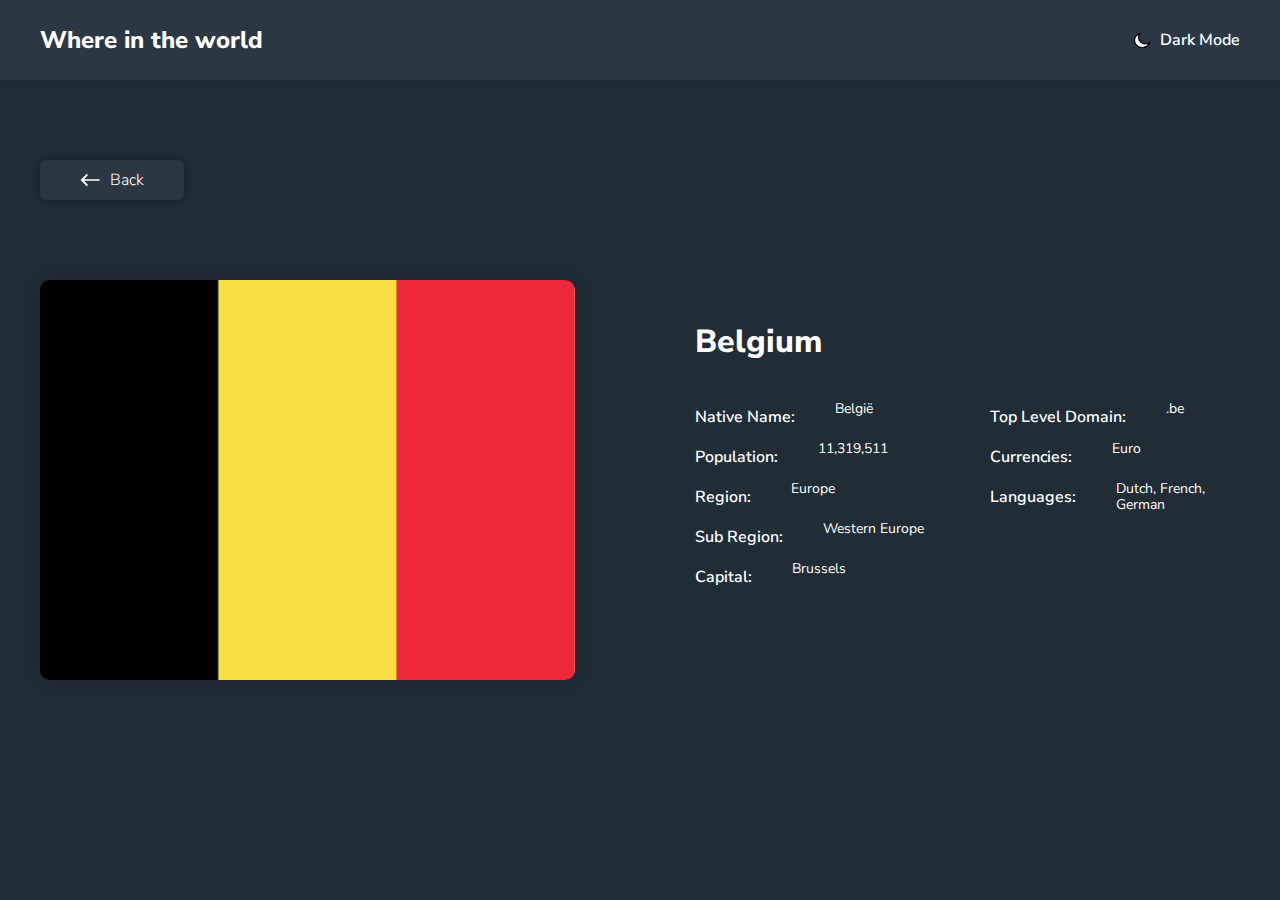
==== country.html @ 2ea7c38e "Add country page to the project" ====
<!DOCTYPE html>
<html lang="en">
<head>
    <meta charset="UTF-8">
    <meta http-equiv="X-UA-Compatible" content="IE=edge">
    <meta name="viewport" content="width=device-width, initial-scale=1.0">
    <title>Country</title>

    <!-- Styles -->
    <link rel="stylesheet" href="css/normalize.css">
    <link rel="stylesheet" href="css/styles.css">

    <!-- FONTS -->
    <link rel="preconnect" href="https://fonts.googleapis.com">
    <link rel="preconnect" href="https://fonts.gstatic.com" crossorigin>
    <link href="https://fonts.googleapis.com/css2?family=Nunito+Sans:opsz,wght@6..12,300;6..12,400;6..12,600;6..12,800&display=swap" rel="stylesheet">
</head>
<body class="dark-mode">
    
    
    <!-- SITE-HEADER -->
    <header class="site-header">
        <div class="site-header-container container">
            <a class="site-header-logo" href="index.html">Where in the world</a>
            <button class="site-header-theme-toggler" type="button">
                <span class="site-header-theme-toggler-inner">
                    <svg class="site-header-theme-toggler-icon" width="20" height="20" viewBox="0 0 20 20" xmlns="http://www.w3.org/2000/svg">
                        <path fill-rule="evenodd" clip-rule="evenodd" d="M13.5532 13.815C9.66857 13.815 6.51929 10.9278 6.51929 7.36821C6.51929 6.0253 6.96679 4.78158 7.73143 3.75C4.69036 4.69515 2.5 7.33122 2.5 10.4381C2.5 14.3385 5.94929 17.5 10.2036 17.5C13.5929 17.5 16.4696 15.4932 17.5 12.7045C16.375 13.4048 15.0161 13.815 13.5532 13.815Z" fill="#fff" stroke="currentColor" stroke-width="1.25"/>
                    </svg>
                    <span class="site-header-theme-toggler-text">Dark Mode</span>
                </span>
            </button>
        </div>
    </header>


    <!-- MAIN-CONTENT -->
    <main class="main-content main-content-inner country-page">
        <div class="container">
            <div class="country-page-back-wrapper">
                <a class="country-back-page-link" href="index.html">
                    <svg class="country-back-page-icon" xmlns="http://www.w3.org/2000/svg" width="19" height="12" viewBox="0 0 19 12">
                        <path fill-rule="evenodd" clip-rule="evenodd" d="M6.46447 0.107445L7.64298 1.28596L3.75389 5.17504L18.6031 5.17504L18.6031 6.82496L3.75389 6.82496L7.64298 10.714L6.46447 11.8926L0.57191 6L6.46447 0.107445Z" fill="currentColor"/>
                        </svg>
                    <sapn class="country-page-back-text">Back</sapn>
                </a>
            </div>

            <div class="country-page-flag-info">
                <img class="country-page-flag" src="img/belgium.jpg" alt="Belgium" width="560" height="400" srcset="img/belgium.jpg 1x, img/belgium@2x.jpg 2x">
                <div class="country-page-info">
                    <h1 class="country-page-title">Belgium</h1>
                    <div class="country-page-dls-wrapper">
                        <dl class="country-page-details">
                            <div class="country-page-details-item">
                                <dt class="country-page-details-title">Native Name:</dt>
                                <dd class="country-page-details-value">België</dd>
                            </div>
                            <div class="country-page-details-item">
                                <dt class="country-page-details-title">Population:</dt>
                                <dd class="country-page-details-value">11,319,511</dd>
                            </div>
                            <div class="country-page-details-item">
                                <dt class="country-page-details-title">Region:</dt>
                                <dd class="country-page-details-value">Europe</dd>
                            </div>
                            <div class="country-page-details-item">
                                <dt class="country-page-details-title">Sub Region:</dt>
                                <dd class="country-page-details-value">Western Europe</dd>
                            </div>
                            <div class="country-page-details-item">
                                <dt class="country-page-details-title">Capital:</dt>
                                <dd class="country-page-details-value">Brussels</dd>
                            </div>
                        </dl>
                        <dl class="country-page-details">
                            <div class="country-page-details-item">
                                <dt class="country-page-details-title">Top Level Domain:</dt>
                                <dd class="country-page-details-value">.be</dd>
                            </div>
                            <div class="country-page-details-item">
                                <dt class="country-page-details-title">Currencies:</dt>
                                <dd class="country-page-details-value">Euro</dd>
                            </div>
                            <div class="country-page-details-item">
                                <dt class="country-page-details-title">Languages:</dt>
                                <dd class="country-page-details-value">Dutch, French, German</dd>
                            </div>
                        </dl>
                    </div>
                </div>
            </div>
        </div>
    </main>
    <script src="js/main.js"></script>
</body>
</html>
---- css/styles.css ----
/* CUSTOM PROPS */
:root {
    --text-color: #111517;
    --body-bg-color: #fafafa;
    --element-bg-color: #fff;
}


/* GLOBAL STYLES */

html {
    height: 100%;
    box-sizing: border-box;
    scroll-behavior: smooth;
}

*,
*::before,
*::after {
    box-sizing: inherit;
}

body {
    display: flex;
    flex-direction: column;
    height: 100%;
    padding: 0;
    margin: 0;
    font-size: 14px;
    line-height: 16px;
    font-family: "Nunito Sans", "Arial", sans-serif;
    background-color: var(--body-bg-color);
    color: var(--text-color);
    transition: background-color 0.4s ease,
        color 0.4s ease;
}

img {
    max-width: 100%;
    height: auto;
}

a {
    text-decoration: none;
}


/* DARK-MODE */
.dark-mode {
    --body-bg-color: #202C36;
    --element-bg-color: #2B3844;
    --text-color: #fff;
}

/* CONTAINER */

.container {
    width: 100%;
    max-width: 1360px;
    padding-left: 40px;
    padding-right: 40px;
    margin-right: auto;
    margin-left: auto;
}

/* MAIN-CONTENT */

main {
    flex-grow: 1;
    padding-top: 48px;
    padding-bottom: 48px;
}

.main-content-inner {
    padding-top: 80px;
}


/* SITE-HEADER */
.site-header {
    padding-top: 24px;
    padding-bottom: 24px;
    background-color: var(--element-bg-color);
    box-shadow: 0px 2px 4px 0px rgba(0, 0, 0, 0.06);
    white-space: nowrap;
}

.site-header-container {
    display: flex;
    justify-content: space-between;
    align-items: center;
}

.site-header-logo {
    color: var(--text-color);
    font-size: 24px;
    font-style: normal;
    font-weight: 800;
    line-height: normal;
}

.site-header-logo:hover {
    opacity: 0.8;
}

.site-header-logo:active {
    opacity: 0.6;
}

.site-header-theme-toggler {
    padding: 0;
    border: 0;
    background-color: transparent;
}

.site-header-theme-toggler:hover {
    opacity: 0.8;
}

.site-header-theme-toggler:active {
    opacity: 0.6;
}

.site-header-theme-toggler-inner {
    display: flex;
    align-items: center;
}

.site-header-theme-toggler-text {
    margin-left: 8px;
    color: var(--text-color);
    font-size: 16px;
    font-style: normal;
    font-weight: 600;
    line-height: normal;
    cursor: pointer;
}


/* FILTERS */
.filters {
    display: flex;
    align-items: center;
    justify-content: space-between;
    margin-bottom: 48px;
}

.filters-search-input {
    min-width: 480px;
    padding: 18px 74px;
    border-radius: 5px;
    box-shadow: 0px 2px 9px 0px rgba(0, 0, 0, 0.05);
    border: 0;
    color: var(--text-color);
    background-color: var(--element-bg-color);
}

.filters-region-select {
    min-width: 200px;
    padding: 18px 24px;
    border: 0;
    border-radius: 5px;
    box-shadow: 0px 2px 9px 0px rgba(0, 0, 0, 0.05);
    color: var(--text-color);
    background-color: var(--element-bg-color);
}


/* INDEX-COUNTRIES */
.index-countries-list {
    display: flex;
    align-items: center;
    flex-wrap: wrap;
    padding: 0;
    margin: 0;
    margin-left: -75px;
    margin-bottom: -75px;
    list-style: none;
}

.index-countries-item {
    width: calc(100% / 4 - 75px);
    margin-left: 75px;
    margin-bottom: 75px;
}


/* INDEX-COUNTRY */
.index-country {
    border-radius: 5px;
    overflow: hidden;
    background-color: var(--element-bg-color);
    color: var(--text-color);
    box-shadow: 0px 0px 7px 2px rgba(0, 0, 0, 0.03);
}

.index-country-flag {
    width: 100%;
    height: 160px;
    object-fit: cover;
}
.index-country-info {
    padding: 24px 24px 48px;
}

.index-country-name {
    margin: 0;
    margin-bottom: 16px;
    color: var(--text-color);
    font-size: 18px;
    font-style: normal;
    font-weight: 800;
    line-height: 26px; /* 144.444% */
}

.index-country-link {
    color: var(--text-color);
}

.index-country-details {
    margin: 0;
}

.index-country-details-item {
    display: flex;
    flex-wrap: wrap;
    font-size: 14px;
    font-style: normal;
    line-height: 16px;
    color: var(--text-color);
}

.index-country-details-item:not(:last-child) {
    margin-bottom: 8px;
}

.index-country-details-title {
    font-weight: 600;
}

.index-country-details-value {
    margin-left: 4px;
    font-weight: 300;
}


/* COUNTRY-PAGE */
.country-page-back-wrapper {
    margin-bottom: 80px;
}

.country-back-page-link {
    display: inline-flex;
    align-items: center;
    padding: 10px 40px;
    border-radius: 6px;
    background-color: var(--element-bg-color);
    color: var(--text-color);
    box-shadow: 0px 0px 7px 0px rgba(0, 0, 0, 0.29);
}

.country-back-page-link:hover {
    opacity: 0.8;
}
.country-back-page-link:active {
    opacity: 0.6;
}

.country-back-page-icon {
    width: 20px;
    height: 20px;
    margin-right: 10px;
}

.country-page-back-text {
    font-size: 16px;
    font-style: normal;
    font-weight: 300;
    line-height: 20px; /* 125% */
}

.country-page-flag-info {
    display: flex;
}

.country-page-flag {
    width: 560px;
    height: 400px;
    margin-right: 120px;
    object-fit: cover;
    border-radius: 10px;
    box-shadow: 0px 0px 14px 4px rgba(0, 0, 0, 0.1);
}

.country-page-info {
    width: 600px;
    padding-top: 40px;
}

.country-page-title {
    margin-top: 0;
    margin-bottom: 24px;
    font-size: 32px;
    font-style: normal;
    font-weight: 800;
    line-height: normal;
}

.country-page-dls-wrapper {
    display: flex;
    justify-content: space-between;
}

.country-page-details {
    width: 250px;
}

.country-page-details-item {
    display: flex;
}

.country-page-details-item:not(:last-child) {
    margin-bottom: 8px;
}

.country-page-details-title {
    font-size: 16px;
    font-style: normal;
    font-weight: 600;
    line-height: 32px; /* 200% */
}
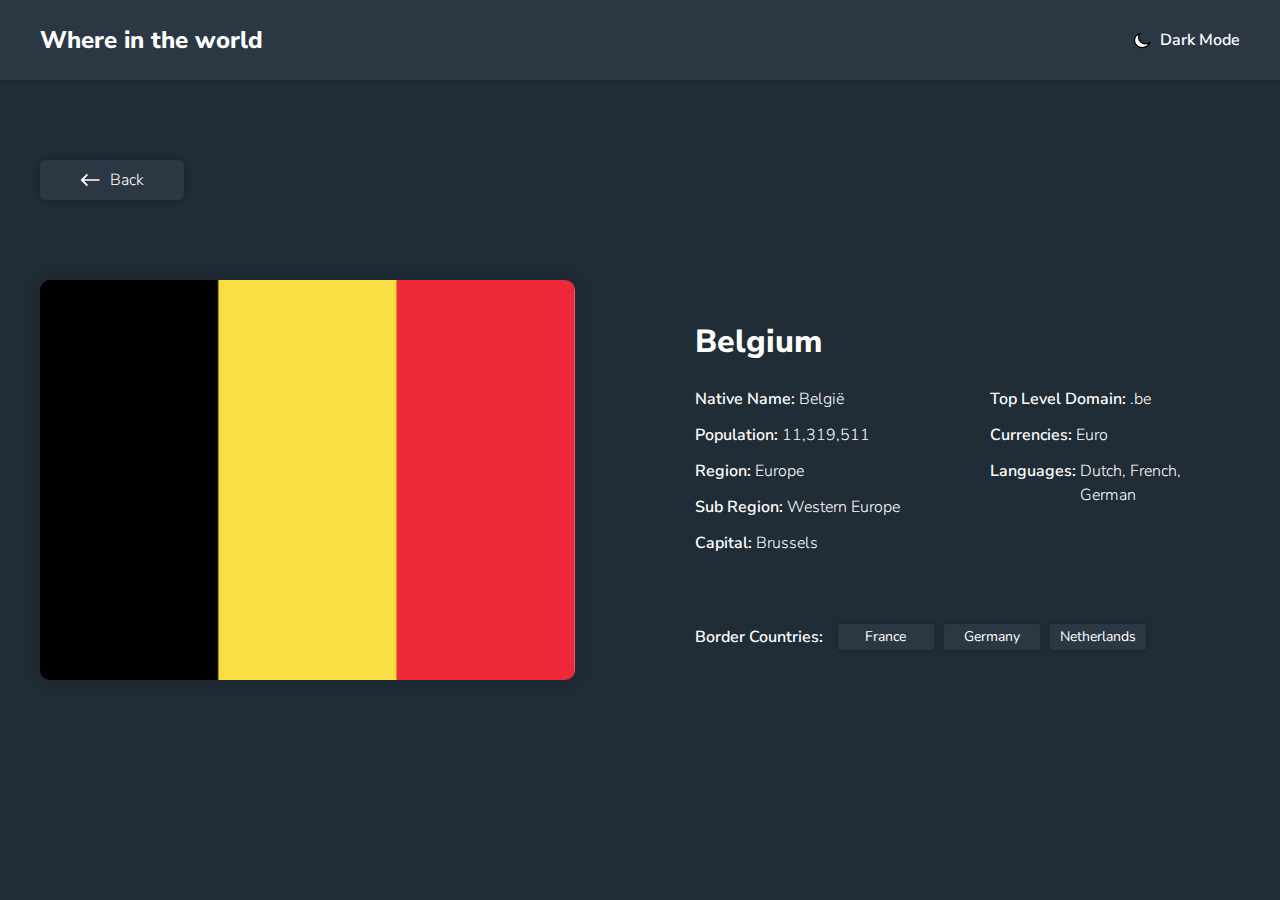
==== commit a5b69aaf: "Finish country-details page" ====
--- a/country.html
+++ b/country.html
@@ -88,6 +88,17 @@
                             </div>
                         </dl>
                     </div>
+
+                    <section class="country-page-border-countries">
+                        <h2 class="country-page-border-countries-heading">
+                            Border Countries: 
+                        </h2>
+                        <div class="country-page-border-countries-list">
+                            <a class="country-page-border-countries-link" href="country.html">France</a>
+                            <a class="country-page-border-countries-link" href="country.html">Germany</a>
+                            <a class="country-page-border-countries-link" href="country.html">Netherlands</a>
+                        </div>
+                    </section>
                 </div>
             </div>
         </div>
--- a/css/styles.css
+++ b/css/styles.css
@@ -3,6 +3,7 @@
     --text-color: #111517;
     --body-bg-color: #fafafa;
     --element-bg-color: #fff;
+    --transition-duration: 0.4s;
 }
 
 
@@ -31,8 +32,8 @@
     font-family: "Nunito Sans", "Arial", sans-serif;
     background-color: var(--body-bg-color);
     color: var(--text-color);
-    transition: background-color 0.4s ease,
-        color 0.4s ease;
+    transition: background-color var(--transition-duration) ease,
+        color var(--transition-duration) ease;
 }
 
 img {
@@ -309,10 +310,12 @@
 .country-page-dls-wrapper {
     display: flex;
     justify-content: space-between;
+    margin-bottom: 65px;
 }
 
 .country-page-details {
     width: 250px;
+    margin: 0;
 }
 
 .country-page-details-item {
@@ -320,12 +323,68 @@
 }
 
 .country-page-details-item:not(:last-child) {
-    margin-bottom: 8px;
+    margin-bottom: 12px;
 }
 
 .country-page-details-title {
     font-size: 16px;
     font-style: normal;
     font-weight: 600;
-    line-height: 32px; /* 200% */
-}+    line-height: 24px;
+}
+
+.country-page-details-value {
+    margin-left: 4px;
+    font-size: 16px;
+    font-style: normal;
+    font-weight: 300;
+    line-height: 24px;
+}
+
+.country-page-border-countries {
+    display: flex;
+    align-items: center;
+}
+
+.country-page-border-countries-heading {
+    margin-top: 0;
+    margin-bottom: 0;
+    margin-right: 15px;
+    font-size: 16px;
+    font-style: normal;
+    font-weight: 600;
+    line-height: 20px; /* 150% */
+}
+
+.country-page-border-countries-list {
+    display: flex;
+    flex-wrap: wrap;
+}
+
+.country-page-border-countries-link {
+    min-width: 96px;
+    padding: 5px 10px;
+    margin-top: 4px;
+    margin-bottom: 4px;
+    background-color: var(--element-bg-color);
+    color: var(--text-color);
+    text-align: center;
+    box-shadow: 0px 0px 4px 1px rgba(0, 0, 0, 0.10);
+    border-radius: 2px;
+    transition: background-color var(--transition-duration) ease
+        color var(--transition-duration) ease;
+}
+
+.country-page-border-countries-link:hover {
+    opacity: 0.8;
+}
+
+.country-page-border-countries-link:active {
+    opacity: 0.6;
+}
+
+.country-page-border-countries-link:not(:last-child) {
+    margin-right: 10px;
+}
+
+
